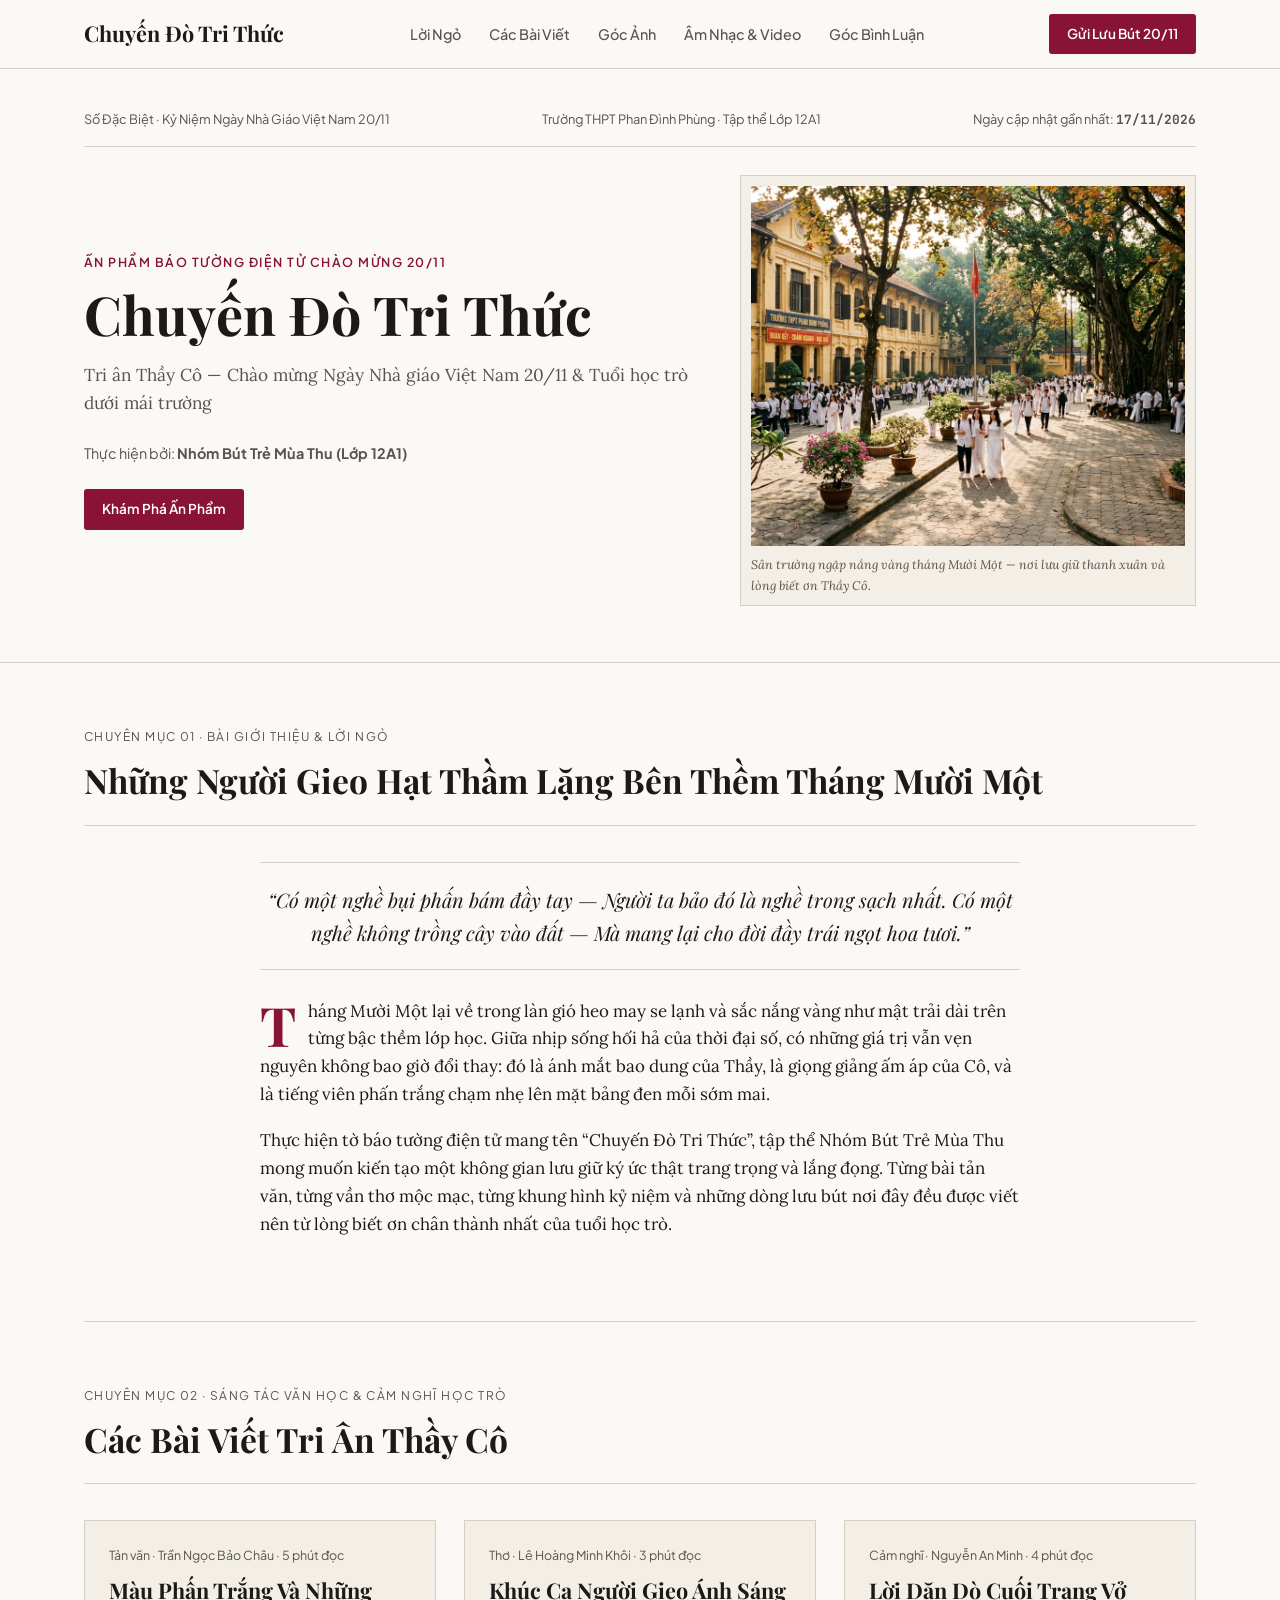
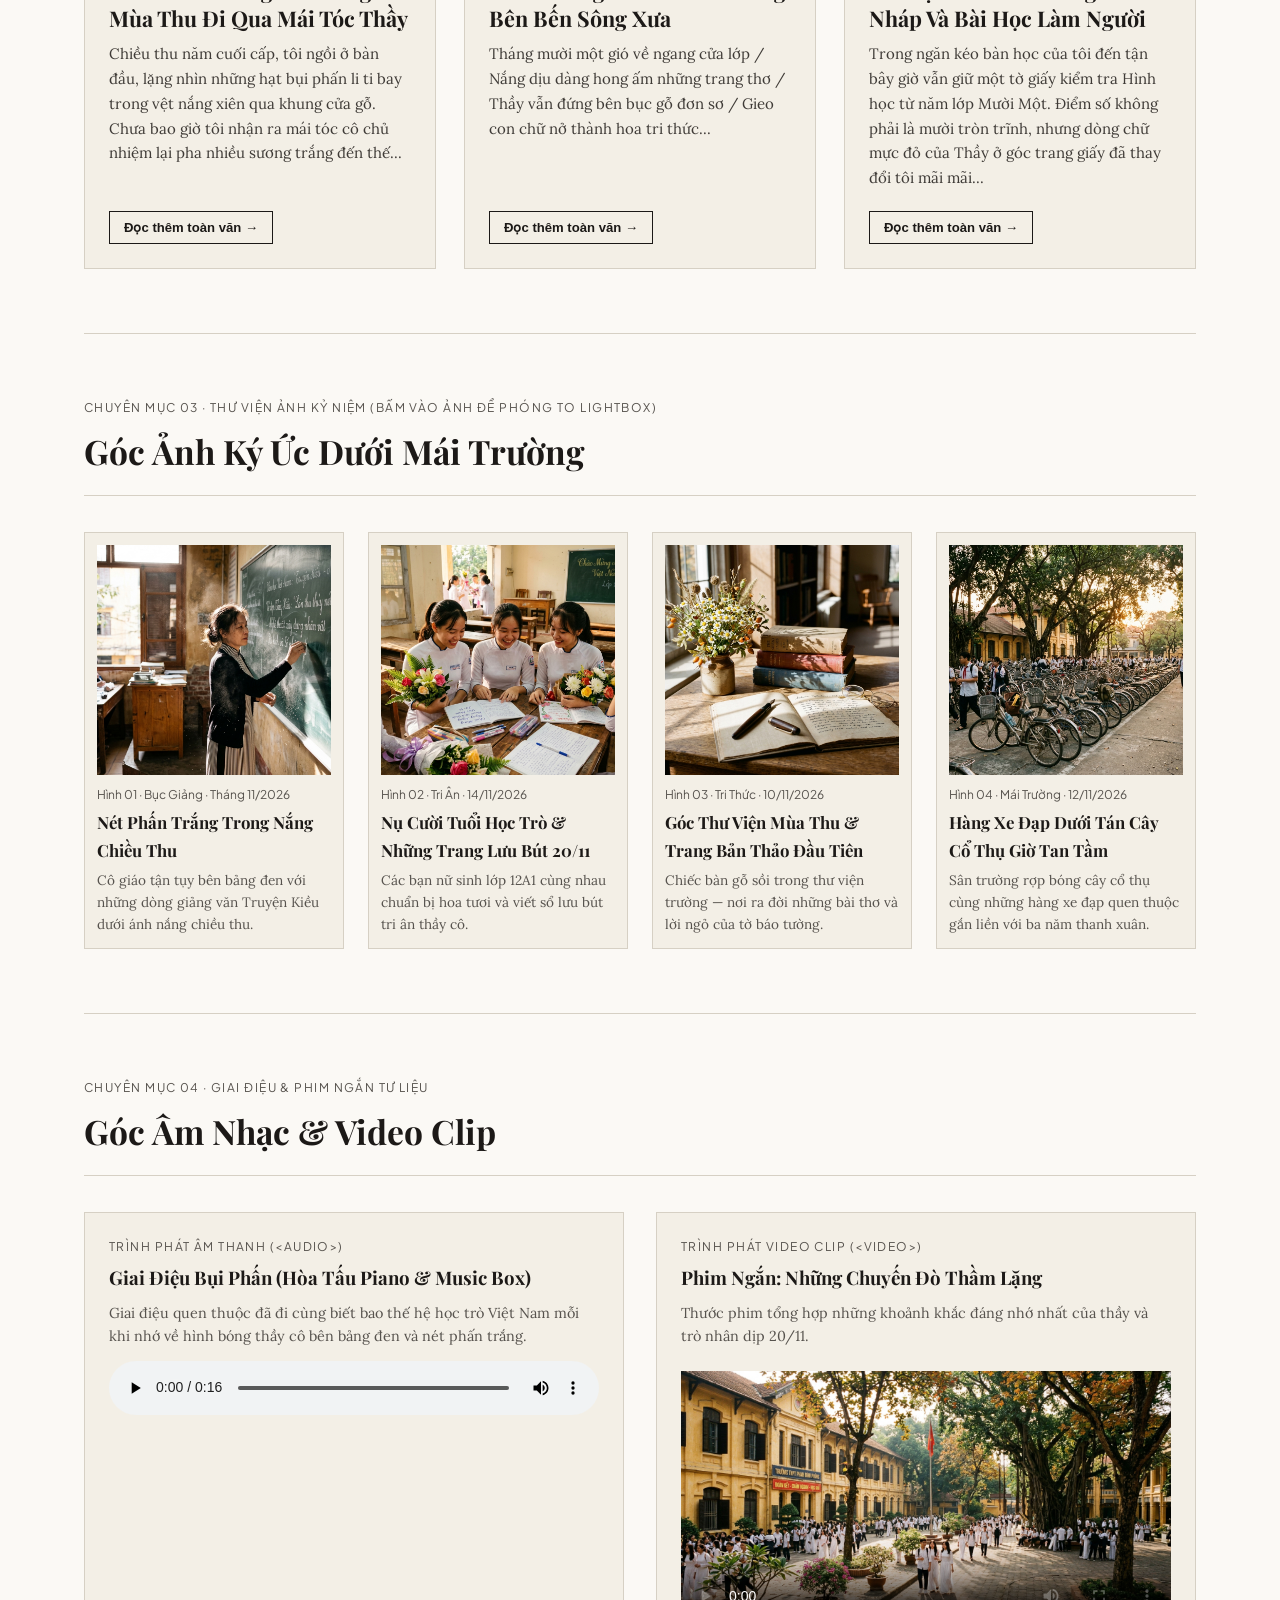
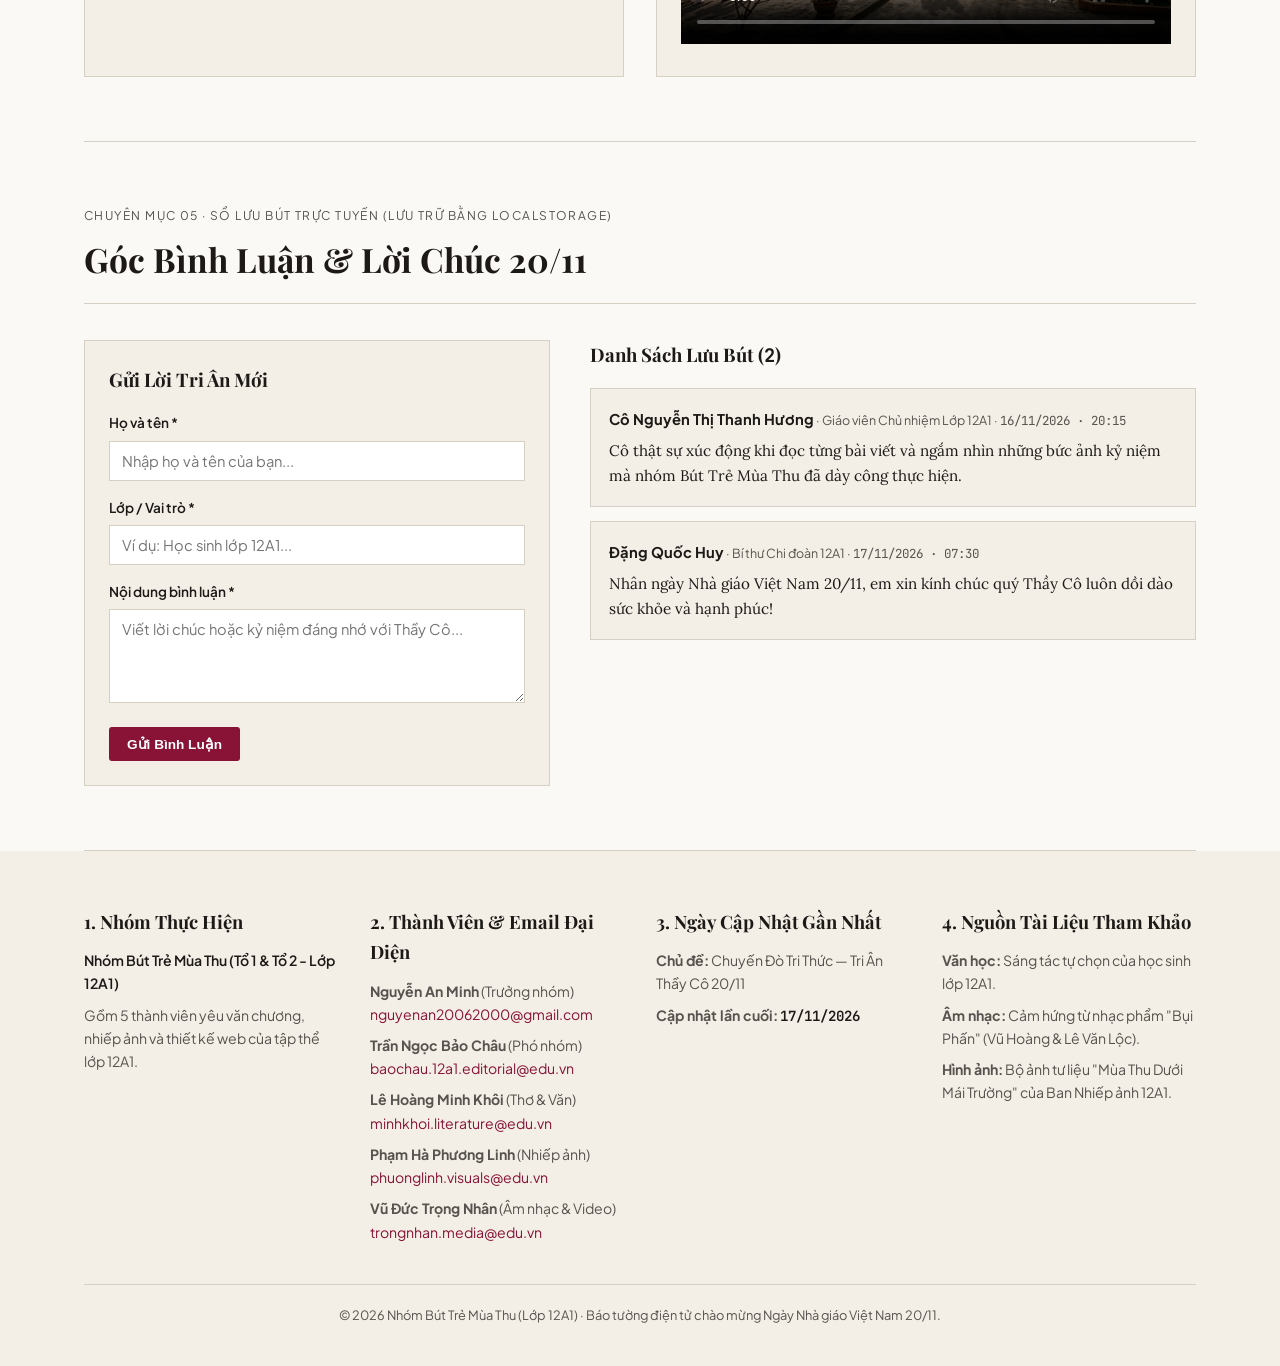
==== public/bao-tuong-tinh/index.html @ 5884c9c1 "chore: initialize project scaffolding - Set up React with Vite and Tailwind CSS. - Configure TypeScr" ====
<!DOCTYPE html>
<html lang="vi">
<head>
  <meta charset="UTF-8" />
  <meta name="viewport" content="width=device-width, initial-scale=1.0" />
  <!-- =====================================================================
       [THÔNG TIN TÙY CHỈNH TRANG BÁO TƯỜNG ĐIỆN TỬ - DỄ DÀNG SỬA TẠI ĐÂY]
       - Chủ đề trang báo: Chuyến Đò Tri Thức — Tri ân Thầy Cô 20/11
       - Tên nhóm thực hiện: Nhóm Bút Trẻ Mùa Thu (Lớp 12A1)
       - Danh sách thành viên & Email đại diện: Nguyễn An Minh (nguyenan20062000@gmail.com)
       - Ngày cập nhật gần nhất: 17/11/2026
       ===================================================================== -->
  <title>Chuyến Đò Tri Thức — Báo Tường Điện Tử Tri Ân Thầy Cô 20/11</title>
  <link rel="preconnect" href="https://fonts.googleapis.com" />
  <link rel="preconnect" href="https://fonts.gstatic.com" crossorigin />
  <link href="https://fonts.googleapis.com/css2?family=JetBrains+Mono:wght@400;500&family=Lora:ital,wght@0,400;0,500;0,600;1,400&family=Playfair+Display:ital,wght@0,600;0,700;1,400&family=Plus+Jakarta+Sans:wght@400;500;600;700&display=swap" rel="stylesheet" />
  <link rel="stylesheet" href="./style.css" />
</head>
<body>

  <!-- PHẦN 1: TIÊU ĐỀ TRANG WEB (<header>) -->
  <header class="topbar">
    <div class="container topbar-inner">
      <a href="#" class="brand">Chuyến Đò Tri Thức</a>
      <nav aria-label="Điều hướng chính">
        <ul class="nav-links">
          <li><a href="#loi-ngo">Lời Ngỏ</a></li>
          <li><a href="#cac-bai-viet">Các Bài Viết</a></li>
          <li><a href="#goc-anh">Góc Ảnh</a></li>
          <li><a href="#goc-am-nhac">Âm Nhạc &amp; Video</a></li>
          <li><a href="#goc-binh-luan">Góc Bình Luận</a></li>
        </ul>
      </nav>
      <a href="#goc-binh-luan" class="btn-primary">Gửi Lưu Bút 20/11</a>
    </div>
  </header>

  <!-- BANNER CHỦ ĐỀ BÁO TƯỜNG -->
  <div class="hero">
    <div class="container">
      <div class="masthead-meta">
        <span>Số Đặc Biệt · Kỷ Niệm Ngày Nhà Giáo Việt Nam 20/11</span>
        <span>Trường THPT Phan Đình Phùng · Tập thể Lớp 12A1</span>
        <span>Ngày cập nhật gần nhất: <strong class="mono">17/11/2026</strong></span>
      </div>
      <div class="hero-grid">
        <div>
          <p class="hero-kicker">Ấn Phẩm Báo Tường Điện Tử Chào Mừng 20/11</p>
          <h1 class="hero-title">Chuyến Đò Tri Thức</h1>
          <p class="hero-sub prose">Tri ân Thầy Cô — Chào mừng Ngày Nhà giáo Việt Nam 20/11 &amp; Tuổi học trò dưới mái trường</p>
          <p style="font-size: 0.9rem; color: var(--text-muted); margin-bottom: 24px;">
            Thực hiện bởi: <strong>Nhóm Bút Trẻ Mùa Thu (Lớp 12A1)</strong>
          </p>
          <a href="#loi-ngo" class="btn-primary">Khám Phá Ấn Phẩm</a>
        </div>
        <div class="hero-img-wrap">
          <img src="/src/assets/images/hero_school_courtyard_1794923380167.jpg" alt="Sân trường mùa thu" referrerpolicy="no-referrer" />
          <p class="fig-caption">Sân trường ngập nắng vàng tháng Mười Một — nơi lưu giữ thanh xuân và lòng biết ơn Thầy Cô.</p>
        </div>
      </div>
    </div>
  </div>

  <!-- PHẦN 2: NỘI DUNG CHÍNH (<main> gồm đủ 5 chuyên mục) -->
  <main class="container">

    <!-- 1. BÀI GIỚI THIỆU / LỜI NGỎ -->
    <section id="loi-ngo">
      <div class="sec-header">
        <p class="sec-kicker">Chuyên mục 01 · Bài Giới Thiệu &amp; Lời Ngỏ</p>
        <h2 class="sec-title">Những Người Gieo Hạt Thầm Lặng Bên Thềm Tháng Mười Một</h2>
      </div>
      <div class="intro-box prose">
        <blockquote class="epigraph">
          “Có một nghề bụi phấn bám đầy tay — Người ta bảo đó là nghề trong sạch nhất. Có một nghề không trồng cây vào đất — Mà mang lại cho đời đầy trái ngọt hoa tươi.”
        </blockquote>
        <p class="dropcap" style="margin-bottom: 18px; font-size: 1.06rem;">
          Tháng Mười Một lại về trong làn gió heo may se lạnh và sắc nắng vàng như mật trải dài trên từng bậc thềm lớp học. Giữa nhịp sống hối hả của thời đại số, có những giá trị vẫn vẹn nguyên không bao giờ đổi thay: đó là ánh mắt bao dung của Thầy, là giọng giảng ấm áp của Cô, và là tiếng viên phấn trắng chạm nhẹ lên mặt bảng đen mỗi sớm mai.
        </p>
        <p style="margin-bottom: 18px; font-size: 1.06rem;">
          Thực hiện tờ báo tường điện tử mang tên “Chuyến Đò Tri Thức”, tập thể Nhóm Bút Trẻ Mùa Thu mong muốn kiến tạo một không gian lưu giữ ký ức thật trang trọng và lắng đọng. Từng bài tản văn, từng vần thơ mộc mạc, từng khung hình kỷ niệm và những dòng lưu bút nơi đây đều được viết nên từ lòng biết ơn chân thành nhất của tuổi học trò.
        </p>
      </div>
    </section>

    <!-- 2. CÁC BÀI VIẾT -->
    <section id="cac-bai-viet">
      <div class="sec-header">
        <p class="sec-kicker">Chuyên mục 02 · Sáng Tác Văn Học &amp; Cảm Nghĩ Học Trò</p>
        <h2 class="sec-title">Các Bài Viết Tri Ân Thầy Cô</h2>
      </div>
      <div id="articles-container" class="cards-grid"></div>
    </section>

    <!-- 3. GÓC ẢNH -->
    <section id="goc-anh">
      <div class="sec-header">
        <p class="sec-kicker">Chuyên mục 03 · Thư Viện Ảnh Kỷ Niệm (Bấm vào ảnh để phóng to Lightbox)</p>
        <h2 class="sec-title">Góc Ảnh Ký Ức Dưới Mái Trường</h2>
      </div>
      <div id="gallery-container" class="gallery-grid"></div>
    </section>

    <!-- 4. GÓC ÂM NHẠC, VIDEO CLIP -->
    <section id="goc-am-nhac">
      <div class="sec-header">
        <p class="sec-kicker">Chuyên mục 04 · Giai Điệu &amp; Phim Ngắn Tư Liệu</p>
        <h2 class="sec-title">Góc Âm Nhạc &amp; Video Clip</h2>
      </div>
      <div class="media-grid">
        <div class="media-card">
          <p class="sec-kicker">Trình Phát Âm Thanh (&lt;audio&gt;)</p>
          <h3 style="margin: 6px 0 8px;">Giai Điệu Bụi Phấn (Hòa Tấu Piano &amp; Music Box)</h3>
          <p class="prose" style="font-size: 0.9rem; color: var(--text-muted);">
            Giai điệu quen thuộc đã đi cùng biết bao thế hệ học trò Việt Nam mỗi khi nhớ về hình bóng thầy cô bên bảng đen và nét phấn trắng.
          </p>
          <audio id="standalone-audio" controls></audio>
        </div>
        <div class="media-card">
          <p class="sec-kicker">Trình Phát Video Clip (&lt;video&gt;)</p>
          <h3 style="margin: 6px 0 8px;">Phim Ngắn: Những Chuyến Đò Thầm Lặng</h3>
          <p class="prose" style="font-size: 0.9rem; color: var(--text-muted); margin-bottom: 10px;">
            Thước phim tổng hợp những khoảnh khắc đáng nhớ nhất của thầy và trò nhân dịp 20/11.
          </p>
          <video controls poster="/src/assets/images/hero_school_courtyard_1794923380167.jpg"></video>
        </div>
      </div>
    </section>

    <!-- 5. GÓC BÌNH LUẬN -->
    <section id="goc-binh-luan">
      <div class="sec-header">
        <p class="sec-kicker">Chuyên mục 05 · Sổ Lưu Bút Trực Tuyến (Lưu trữ bằng localStorage)</p>
        <h2 class="sec-title">Góc Bình Luận &amp; Lời Chúc 20/11</h2>
      </div>
      <div class="comment-layout">
        <form id="comment-form" class="media-card">
          <h3 style="margin-bottom: 16px;">Gửi Lời Tri Ân Mới</h3>
          <div class="form-group">
            <label for="input-name">Họ và tên *</label>
            <input id="input-name" type="text" required placeholder="Nhập họ và tên của bạn..." />
          </div>
          <div class="form-group">
            <label for="input-role">Lớp / Vai trò *</label>
            <input id="input-role" type="text" required placeholder="Ví dụ: Học sinh lớp 12A1..." />
          </div>
          <div class="form-group">
            <label for="input-message">Nội dung bình luận *</label>
            <textarea id="input-message" rows="4" required placeholder="Viết lời chúc hoặc kỷ niệm đáng nhớ với Thầy Cô..."></textarea>
          </div>
          <button type="submit" class="btn-primary">Gửi Bình Luận</button>
        </form>
        <div>
          <h3 style="margin-bottom: 16px;">Danh Sách Lưu Bút (<span id="comment-count" class="mono">0</span>)</h3>
          <div id="comments-list"></div>
        </div>
      </div>
    </section>
  </main>

  <!-- PHẦN 3: CHÂN TRANG WEB (<footer>) -->
  <footer>
    <div class="container">
      <div class="footer-grid">
        <div>
          <h4 class="footer-title">1. Nhóm Thực Hiện</h4>
          <p style="margin-bottom: 8px; color: var(--text-ink); font-weight: 600;">Nhóm Bút Trẻ Mùa Thu (Tổ 1 &amp; Tổ 2 - Lớp 12A1)</p>
          <p>Gồm 5 thành viên yêu văn chương, nhiếp ảnh và thiết kế web của tập thể lớp 12A1.</p>
        </div>
        <div>
          <h4 class="footer-title">2. Thành Viên &amp; Email Đại Diện</h4>
          <ul class="footer-list">
            <li><strong>Nguyễn An Minh</strong> (Trưởng nhóm)<br/><a href="mailto:nguyenan20062000@gmail.com">nguyenan20062000@gmail.com</a></li>
            <li><strong>Trần Ngọc Bảo Châu</strong> (Phó nhóm)<br/><a href="mailto:baochau.12a1.editorial@edu.vn">baochau.12a1.editorial@edu.vn</a></li>
            <li><strong>Lê Hoàng Minh Khôi</strong> (Thơ &amp; Văn)<br/><a href="mailto:minhkhoi.literature@edu.vn">minhkhoi.literature@edu.vn</a></li>
            <li><strong>Phạm Hà Phương Linh</strong> (Nhiếp ảnh)<br/><a href="mailto:phuonglinh.visuals@edu.vn">phuonglinh.visuals@edu.vn</a></li>
            <li><strong>Vũ Đức Trọng Nhân</strong> (Âm nhạc &amp; Video)<br/><a href="mailto:trongnhan.media@edu.vn">trongnhan.media@edu.vn</a></li>
          </ul>
        </div>
        <div>
          <h4 class="footer-title">3. Ngày Cập Nhật Gần Nhất</h4>
          <p><strong>Chủ đề:</strong> Chuyến Đò Tri Thức — Tri Ân Thầy Cô 20/11</p>
          <p style="margin-top: 8px;"><strong>Cập nhật lần cuối:</strong> <span class="mono" style="color: var(--text-ink); font-weight: 600;">17/11/2026</span></p>
        </div>
        <div>
          <h4 class="footer-title">4. Nguồn Tài Liệu Tham Khảo</h4>
          <ul class="footer-list">
            <li><strong>Văn học:</strong> Sáng tác tự chọn của học sinh lớp 12A1.</li>
            <li><strong>Âm nhạc:</strong> Cảm hứng từ nhạc phẩm "Bụi Phấn" (Vũ Hoàng &amp; Lê Văn Lộc).</li>
            <li><strong>Hình ảnh:</strong> Bộ ảnh tư liệu "Mùa Thu Dưới Mái Trường" của Ban Nhiếp ảnh 12A1.</li>
          </ul>
        </div>
      </div>
      <div style="border-top: 1px solid var(--border-hairline); padding-top: 20px; text-align: center; font-size: 0.8rem;">
        © 2026 Nhóm Bút Trẻ Mùa Thu (Lớp 12A1) · Báo tường điện tử chào mừng Ngày Nhà giáo Việt Nam 20/11.
      </div>
    </div>
  </footer>

  <!-- MODAL -->
  <div id="modal-backdrop" class="modal-backdrop" role="dialog" aria-modal="true">
    <div class="modal-box">
      <button type="button" id="modal-close" class="modal-close">Đóng (ESC)</button>
      <div id="modal-body"></div>
    </div>
  </div>

  <script src="./script.js"></script>
</body>
</html>
---- public/bao-tuong-tinh/style.css ----
:root {
  --bg-paper: #FBF9F5;
  --bg-surface: #F3EFE6;
  --text-ink: #1C1917;
  --text-muted: #57534E;
  --border-hairline: #D6D0C4;
  --accent-crimson: #881337;
  --accent-crimson-hover: #6E0F2C;
}

* {
  box-sizing: border-box;
  margin: 0;
  padding: 0;
}

html {
  scroll-behavior: smooth;
  font-family: 'Plus Jakarta Sans', -apple-system, BlinkMacSystemFont, sans-serif;
  background: var(--bg-paper);
  color: var(--text-ink);
  line-height: 1.65;
}

h1, h2, h3, .serif {
  font-family: 'Playfair Display', Georgia, serif;
}

.prose {
  font-family: 'Lora', Georgia, serif;
}

.mono {
  font-family: 'JetBrains Mono', monospace;
  font-variant-numeric: tabular-nums;
}

.container {
  max-width: 1160px;
  margin: 0 auto;
  padding: 0 24px;
}

/* Header & Topbar (3-Zone Contract) */
.topbar {
  position: sticky;
  top: 0;
  z-index: 40;
  background: rgba(251, 249, 245, 0.96);
  backdrop-filter: blur(8px);
  border-bottom: 1px solid var(--border-hairline);
}

.topbar-inner {
  display: flex;
  align-items: center;
  justify-content: space-between;
  gap: 32px;
  height: 68px;
}

.brand {
  font-family: 'Playfair Display', serif;
  font-size: 1.35rem;
  font-weight: 700;
  color: var(--text-ink);
  text-decoration: none;
  white-space: nowrap;
}

.nav-links {
  display: flex;
  align-items: center;
  gap: 28px;
  list-style: none;
}

.nav-links a {
  text-decoration: none;
  color: var(--text-muted);
  font-size: 0.9rem;
  font-weight: 500;
  white-space: nowrap;
  transition: color 0.15s ease;
}

.nav-links a:hover {
  color: var(--accent-crimson);
  text-decoration: underline;
  text-underline-offset: 6px;
}

.btn-primary {
  background: var(--accent-crimson);
  color: #ffffff;
  border: none;
  padding: 9px 18px;
  font-size: 0.85rem;
  font-weight: 600;
  border-radius: 3px;
  cursor: pointer;
  text-decoration: none;
  white-space: nowrap;
  transition: background 0.15s ease;
  display: inline-block;
}

.btn-primary:hover {
  background: var(--accent-crimson-hover);
}

/* Hero Banner */
.hero {
  padding: 40px 0 56px;
  border-bottom: 1px solid var(--border-hairline);
}

.masthead-meta {
  display: flex;
  flex-wrap: wrap;
  justify-content: space-between;
  gap: 12px;
  padding-bottom: 16px;
  margin-bottom: 28px;
  border-bottom: 1px solid var(--border-hairline);
  font-size: 0.8rem;
  color: var(--text-muted);
}

.hero-grid {
  display: grid;
  grid-template-columns: 1.15fr 0.85fr;
  gap: 40px;
  align-items: center;
}

.hero-kicker {
  font-size: 0.78rem;
  text-transform: uppercase;
  letter-spacing: 0.12em;
  color: var(--accent-crimson);
  font-weight: 600;
}

.hero-title {
  font-size: clamp(2.3rem, 4.2vw, 3.6rem);
  line-height: 1.12;
  margin: 12px 0 16px;
}

.hero-sub {
  font-size: 1.08rem;
  color: var(--text-muted);
  margin-bottom: 24px;
}

.hero-img-wrap {
  border: 1px solid var(--border-hairline);
  padding: 10px;
  background: var(--bg-surface);
}

.hero-img-wrap img {
  width: 100%;
  height: 360px;
  object-fit: cover;
  display: block;
}

.fig-caption {
  font-size: 0.78rem;
  color: var(--text-muted);
  font-style: italic;
  margin-top: 8px;
  font-family: 'Lora', serif;
}

/* Content Sections */
section {
  padding: 64px 0;
  border-bottom: 1px solid var(--border-hairline);
}

.sec-header {
  margin-bottom: 36px;
  padding-bottom: 16px;
  border-bottom: 1px solid var(--border-hairline);
}

.sec-kicker {
  font-size: 0.75rem;
  text-transform: uppercase;
  letter-spacing: 0.12em;
  color: var(--text-muted);
}

.sec-title {
  font-size: 2.1rem;
  margin-top: 6px;
}

.intro-box {
  max-width: 760px;
  margin: 0 auto;
}

.epigraph {
  padding: 20px 0;
  margin-bottom: 28px;
  border-top: 1px solid var(--border-hairline);
  border-bottom: 1px solid var(--border-hairline);
  font-family: 'Playfair Display', serif;
  font-style: italic;
  font-size: 1.25rem;
  color: var(--text-ink);
  text-align: center;
}

.dropcap::first-letter {
  float: left;
  font-family: 'Playfair Display', serif;
  font-size: 3.4rem;
  line-height: 0.85;
  padding-right: 12px;
  padding-top: 4px;
  color: var(--accent-crimson);
  font-weight: 700;
}

/* Articles Grid */
.cards-grid {
  display: grid;
  grid-template-columns: repeat(auto-fit, minmax(280px, 1fr));
  gap: 28px;
}

.card {
  background: var(--bg-surface);
  border: 1px solid var(--border-hairline);
  display: flex;
  flex-direction: column;
  justify-content: space-between;
  padding: 24px;
}

.card-meta {
  font-size: 0.78rem;
  color: var(--text-muted);
  margin-bottom: 10px;
}

.card-title {
  font-size: 1.35rem;
  margin-bottom: 10px;
  line-height: 1.3;
}

.card-excerpt {
  font-size: 0.94rem;
  color: #3F3B37;
  margin-bottom: 20px;
}

.btn-outline {
  background: transparent;
  border: 1px solid var(--text-ink);
  color: var(--text-ink);
  padding: 8px 14px;
  font-size: 0.82rem;
  font-weight: 600;
  cursor: pointer;
  align-self: flex-start;
  transition: all 0.15s ease;
}

.btn-outline:hover {
  background: var(--text-ink);
  color: #ffffff;
}

/* Photo Gallery */
.gallery-grid {
  display: grid;
  grid-template-columns: repeat(auto-fit, minmax(260px, 1fr));
  gap: 24px;
}

.gallery-item {
  background: var(--bg-surface);
  border: 1px solid var(--border-hairline);
  padding: 12px;
  cursor: pointer;
}

.gallery-item img {
  width: 100%;
  height: 230px;
  object-fit: cover;
  display: block;
  transition: transform 0.2s ease;
}

.gallery-item:hover img {
  transform: scale(1.015);
}

/* Media & Comment Forms */
.media-grid {
  display: grid;
  grid-template-columns: 1fr 1fr;
  gap: 32px;
}

.media-card {
  background: var(--bg-surface);
  border: 1px solid var(--border-hairline);
  padding: 24px;
}

audio, video {
  width: 100%;
  margin-top: 12px;
}

.comment-layout {
  display: grid;
  grid-template-columns: 1fr 1.3fr;
  gap: 40px;
}

.form-group {
  margin-bottom: 16px;
}

.form-group label {
  display: block;
  font-size: 0.85rem;
  font-weight: 600;
  margin-bottom: 6px;
}

.form-group input,
.form-group textarea {
  width: 100%;
  padding: 10px 12px;
  border: 1px solid var(--border-hairline);
  background: #ffffff;
  font-family: inherit;
  font-size: 0.92rem;
}

.comment-item {
  padding: 18px;
  background: var(--bg-surface);
  border: 1px solid var(--border-hairline);
  margin-bottom: 14px;
}

/* Modal & Lightbox */
.modal-backdrop {
  position: fixed;
  inset: 0;
  background: rgba(20, 18, 16, 0.72);
  display: none;
  align-items: center;
  justify-content: center;
  padding: 20px;
  z-index: 100;
}

.modal-backdrop.open {
  display: flex;
}

.modal-box {
  background: var(--bg-paper);
  max-width: 740px;
  width: 100%;
  max-height: 88vh;
  overflow-y: auto;
  padding: 36px;
  border: 1px solid var(--border-hairline);
  position: relative;
}

.modal-close {
  position: absolute;
  top: 18px;
  right: 20px;
  background: var(--bg-surface);
  border: 1px solid var(--border-hairline);
  padding: 6px 12px;
  cursor: pointer;
  font-weight: 600;
}

/* Footer */
footer {
  background: var(--bg-surface);
  padding: 56px 0 40px;
  font-size: 0.88rem;
  color: var(--text-muted);
}

.footer-grid {
  display: grid;
  grid-template-columns: repeat(auto-fit, minmax(230px, 1fr));
  gap: 32px;
  margin-bottom: 32px;
}

.footer-title {
  font-family: 'Playfair Display', serif;
  font-size: 1.15rem;
  color: var(--text-ink);
  margin-bottom: 12px;
  font-weight: 700;
}

.footer-list {
  list-style: none;
}

.footer-list li {
  margin-bottom: 8px;
}

.footer-list a {
  color: var(--accent-crimson);
  text-decoration: none;
}

.footer-list a:hover {
  text-decoration: underline;
}

@media (max-width: 820px) {
  .hero-grid,
  .media-grid,
  .comment-layout {
    grid-template-columns: 1fr;
  }
  .nav-links {
    display: none;
  }
}
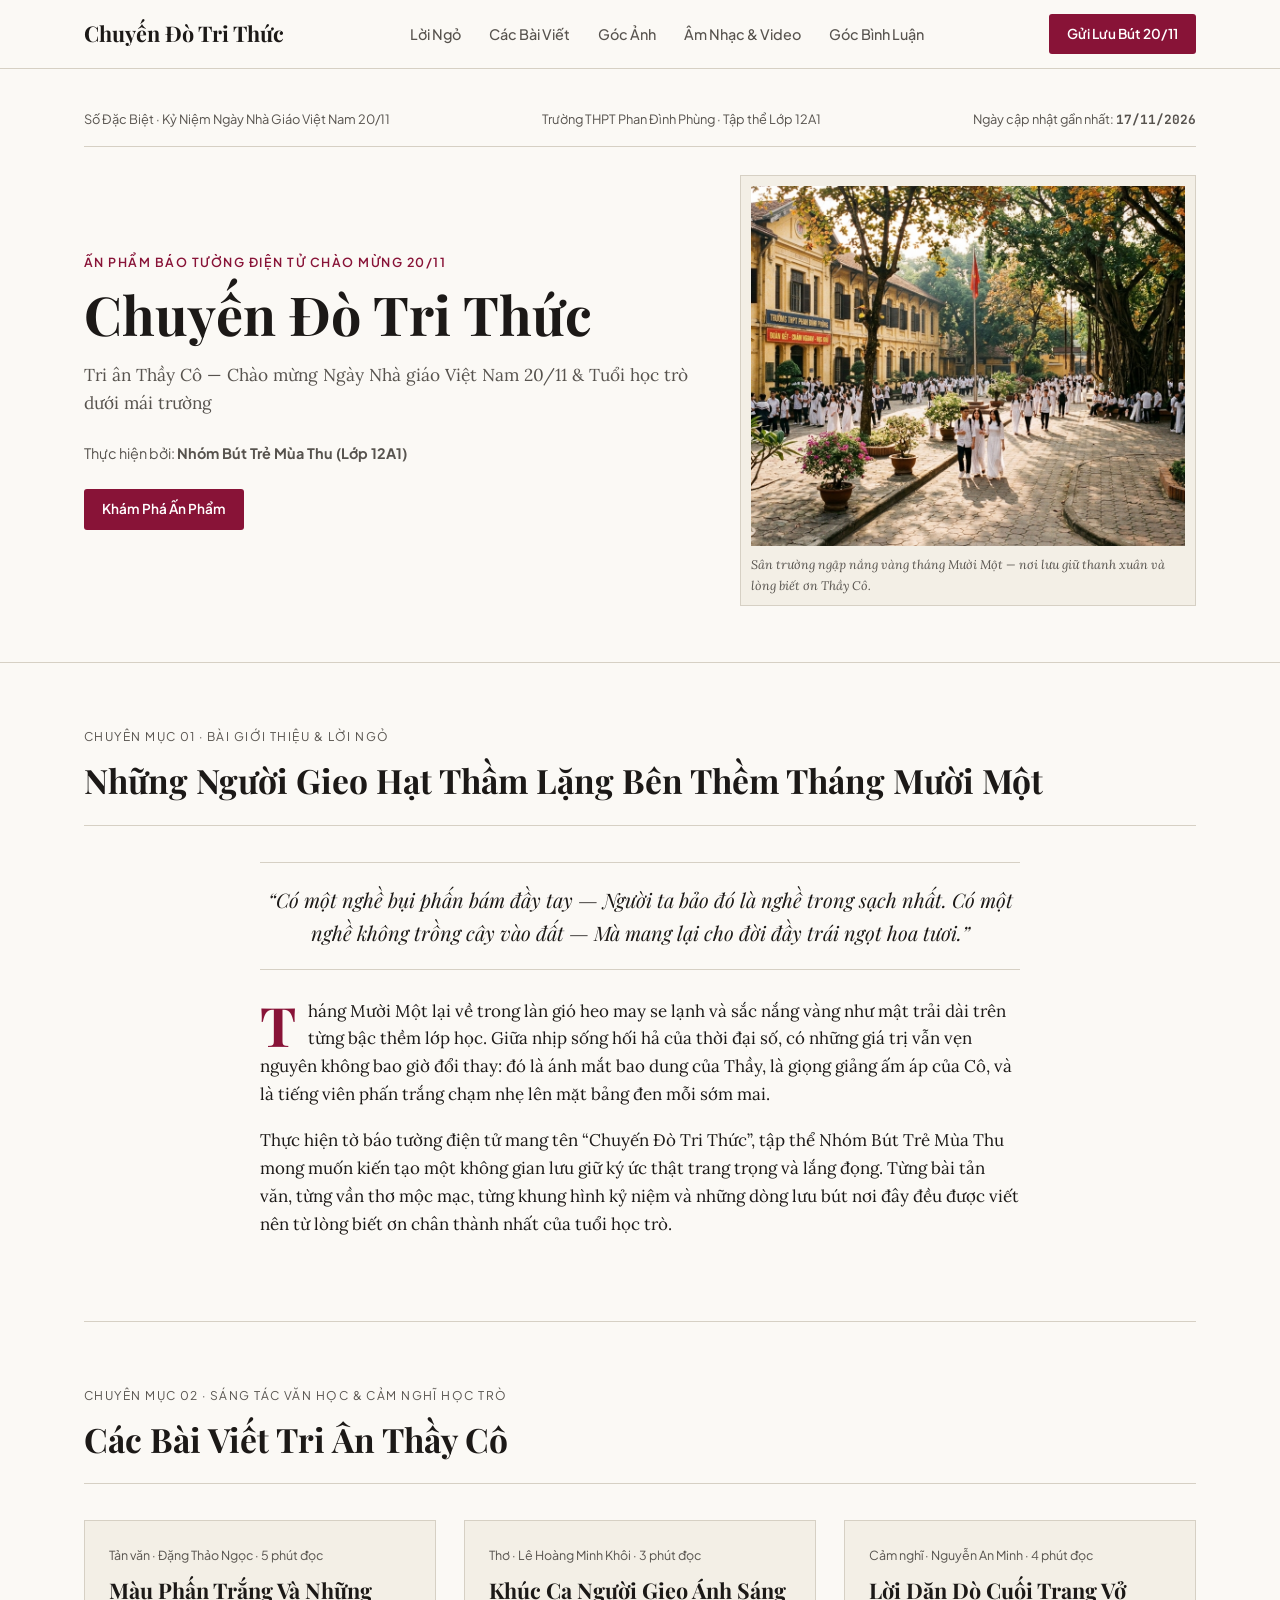
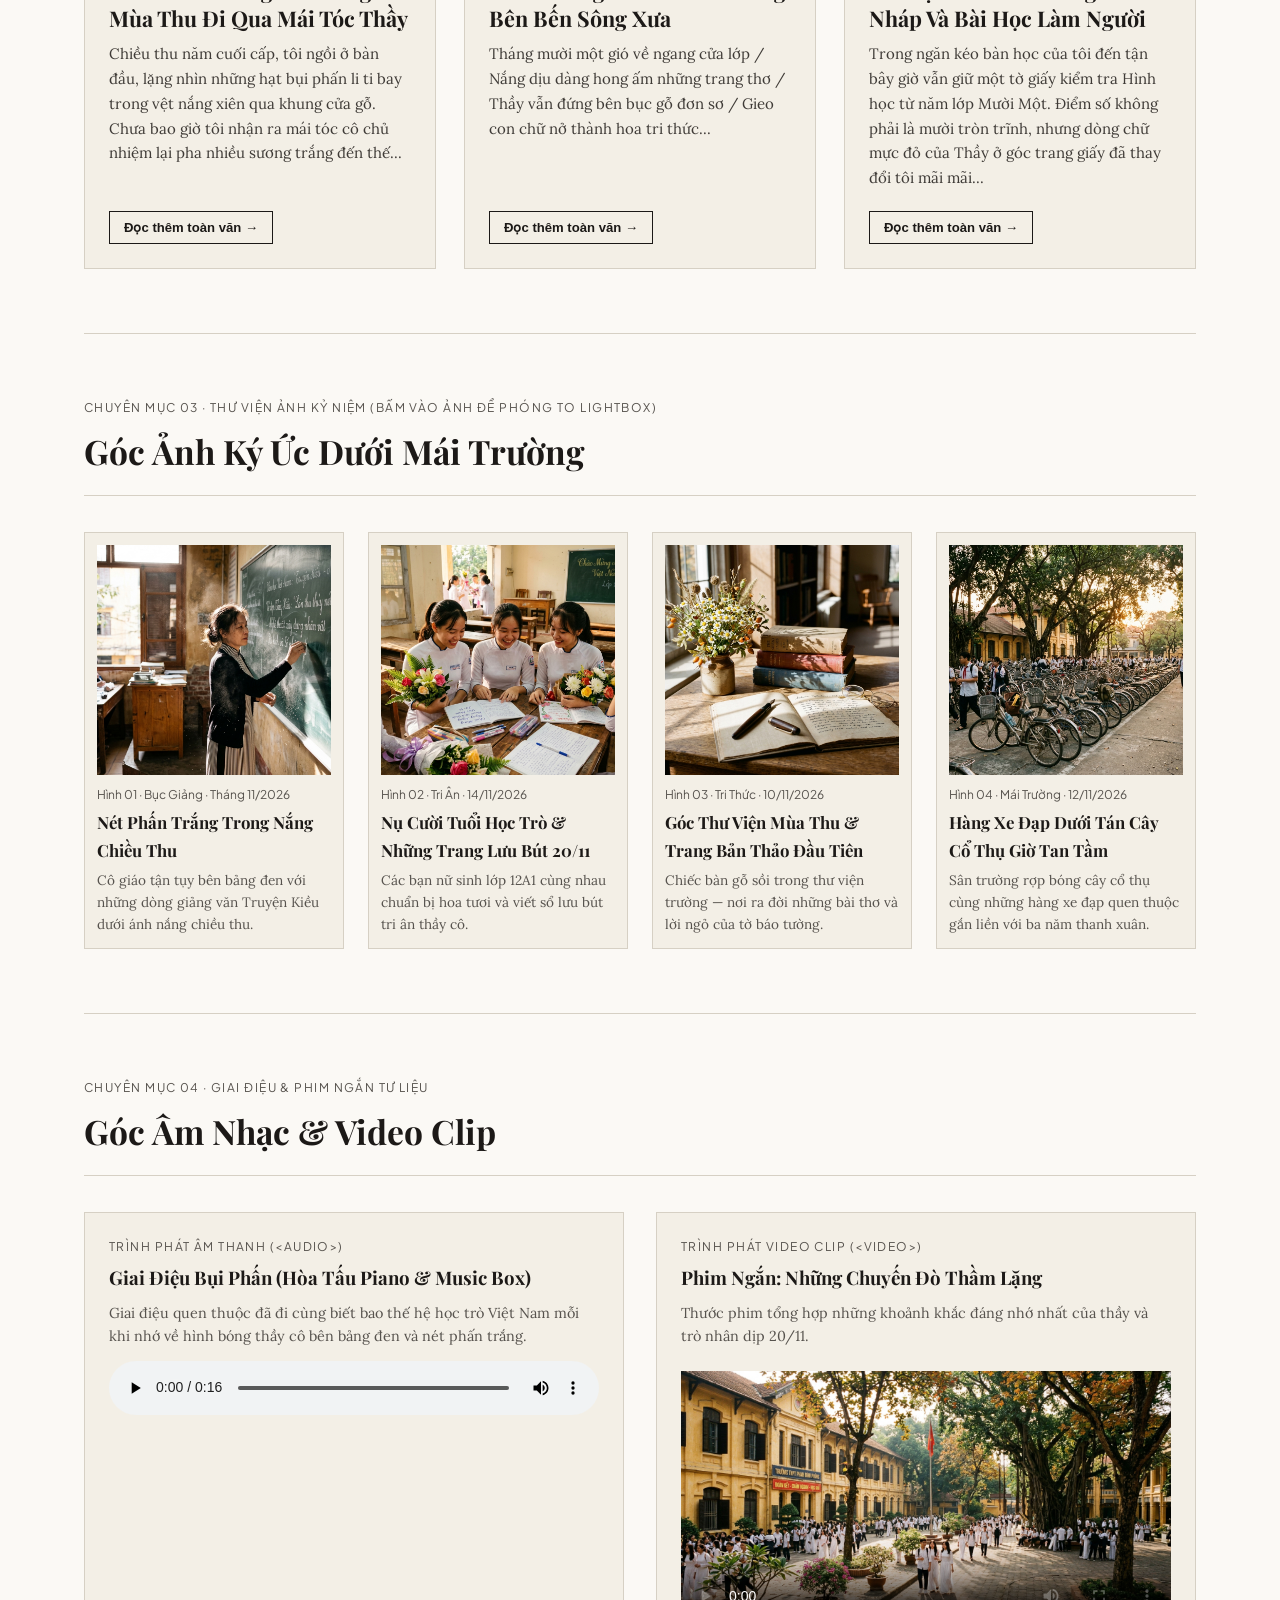
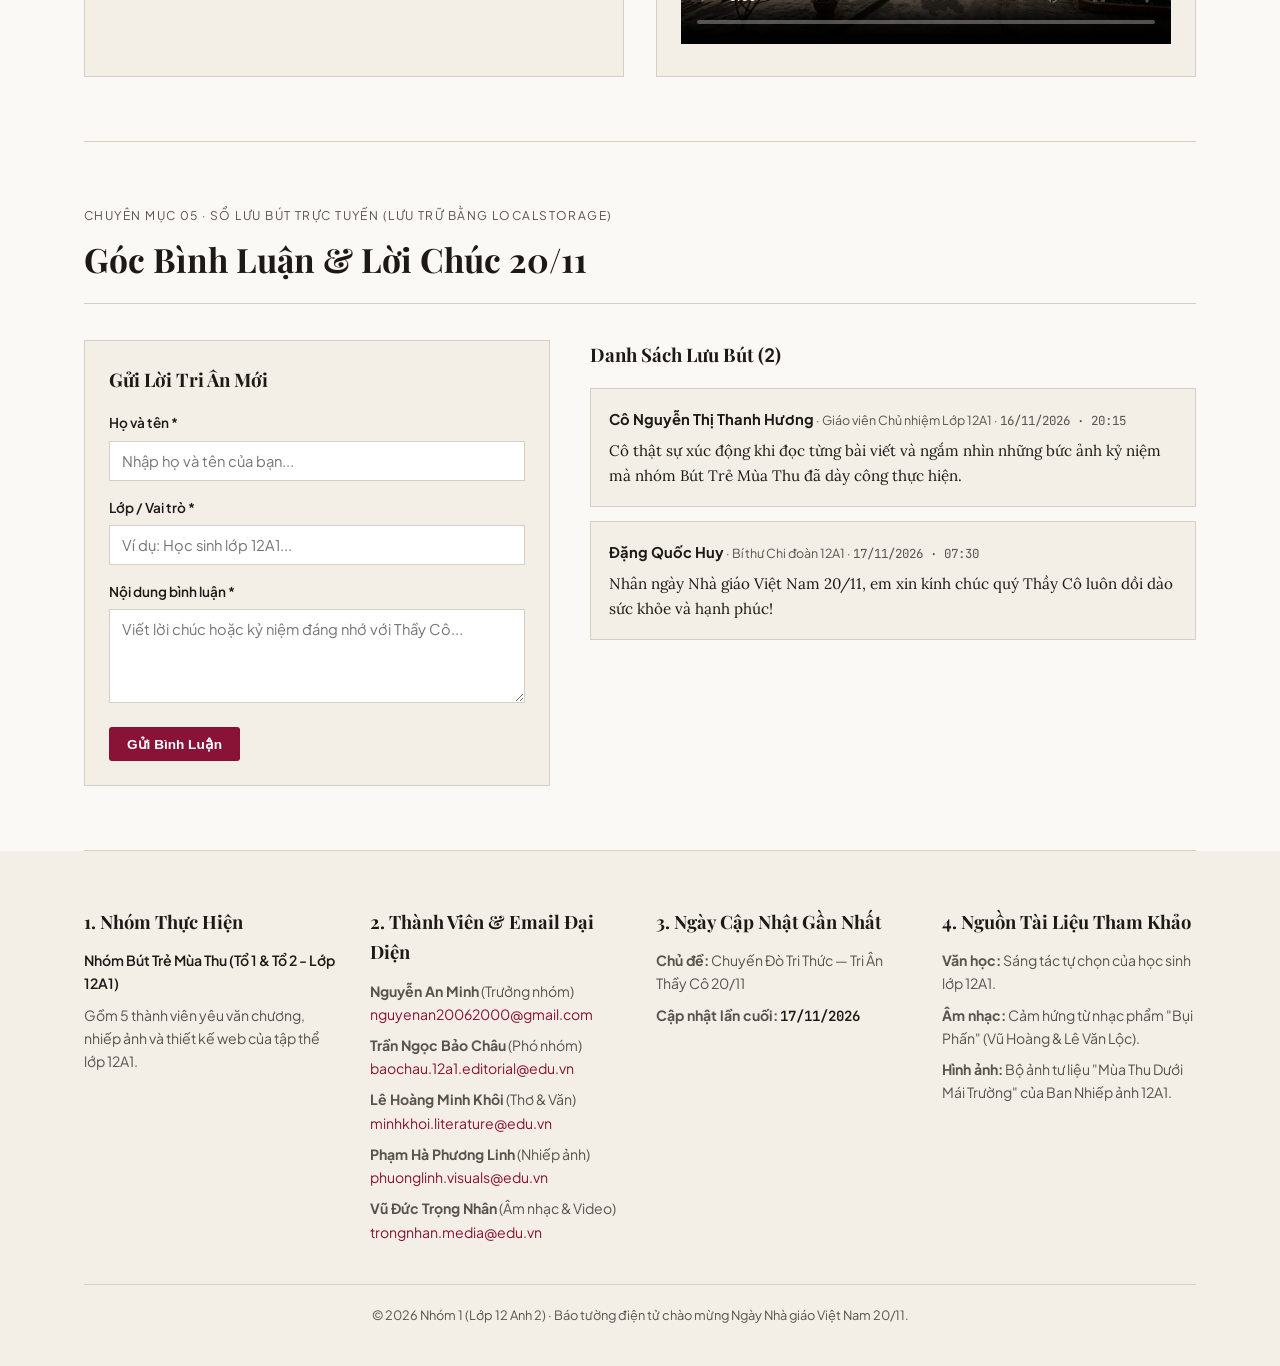
==== commit 797a34ca: "chore: update project attribution to 12 Anh 2" ====
--- a/public/bao-tuong-tinh/index.html
+++ b/public/bao-tuong-tinh/index.html
@@ -6,8 +6,8 @@
   <!-- =====================================================================
        [THÔNG TIN TÙY CHỈNH TRANG BÁO TƯỜNG ĐIỆN TỬ - DỄ DÀNG SỬA TẠI ĐÂY]
        - Chủ đề trang báo: Chuyến Đò Tri Thức — Tri ân Thầy Cô 20/11
-       - Tên nhóm thực hiện: Nhóm Bút Trẻ Mùa Thu (Lớp 12A1)
-       - Danh sách thành viên & Email đại diện: Nguyễn An Minh (nguyenan20062000@gmail.com)
+       - Tên nhóm thực hiện: Nhóm 1 (Lớp 12 Anh 2)
+       - Danh sách thành viên & Email đại diện: Đặng Thảo Ngọc (dangthaongoc1809@gmail.com)
        - Ngày cập nhật gần nhất: 17/11/2026
        ===================================================================== -->
   <title>Chuyến Đò Tri Thức — Báo Tường Điện Tử Tri Ân Thầy Cô 20/11</title>
@@ -192,7 +192,7 @@
         </div>
       </div>
       <div style="border-top: 1px solid var(--border-hairline); padding-top: 20px; text-align: center; font-size: 0.8rem;">
-        © 2026 Nhóm Bút Trẻ Mùa Thu (Lớp 12A1) · Báo tường điện tử chào mừng Ngày Nhà giáo Việt Nam 20/11.
+        © 2026 Nhóm 1 (Lớp 12 Anh 2) · Báo tường điện tử chào mừng Ngày Nhà giáo Việt Nam 20/11.
       </div>
     </div>
   </footer>
